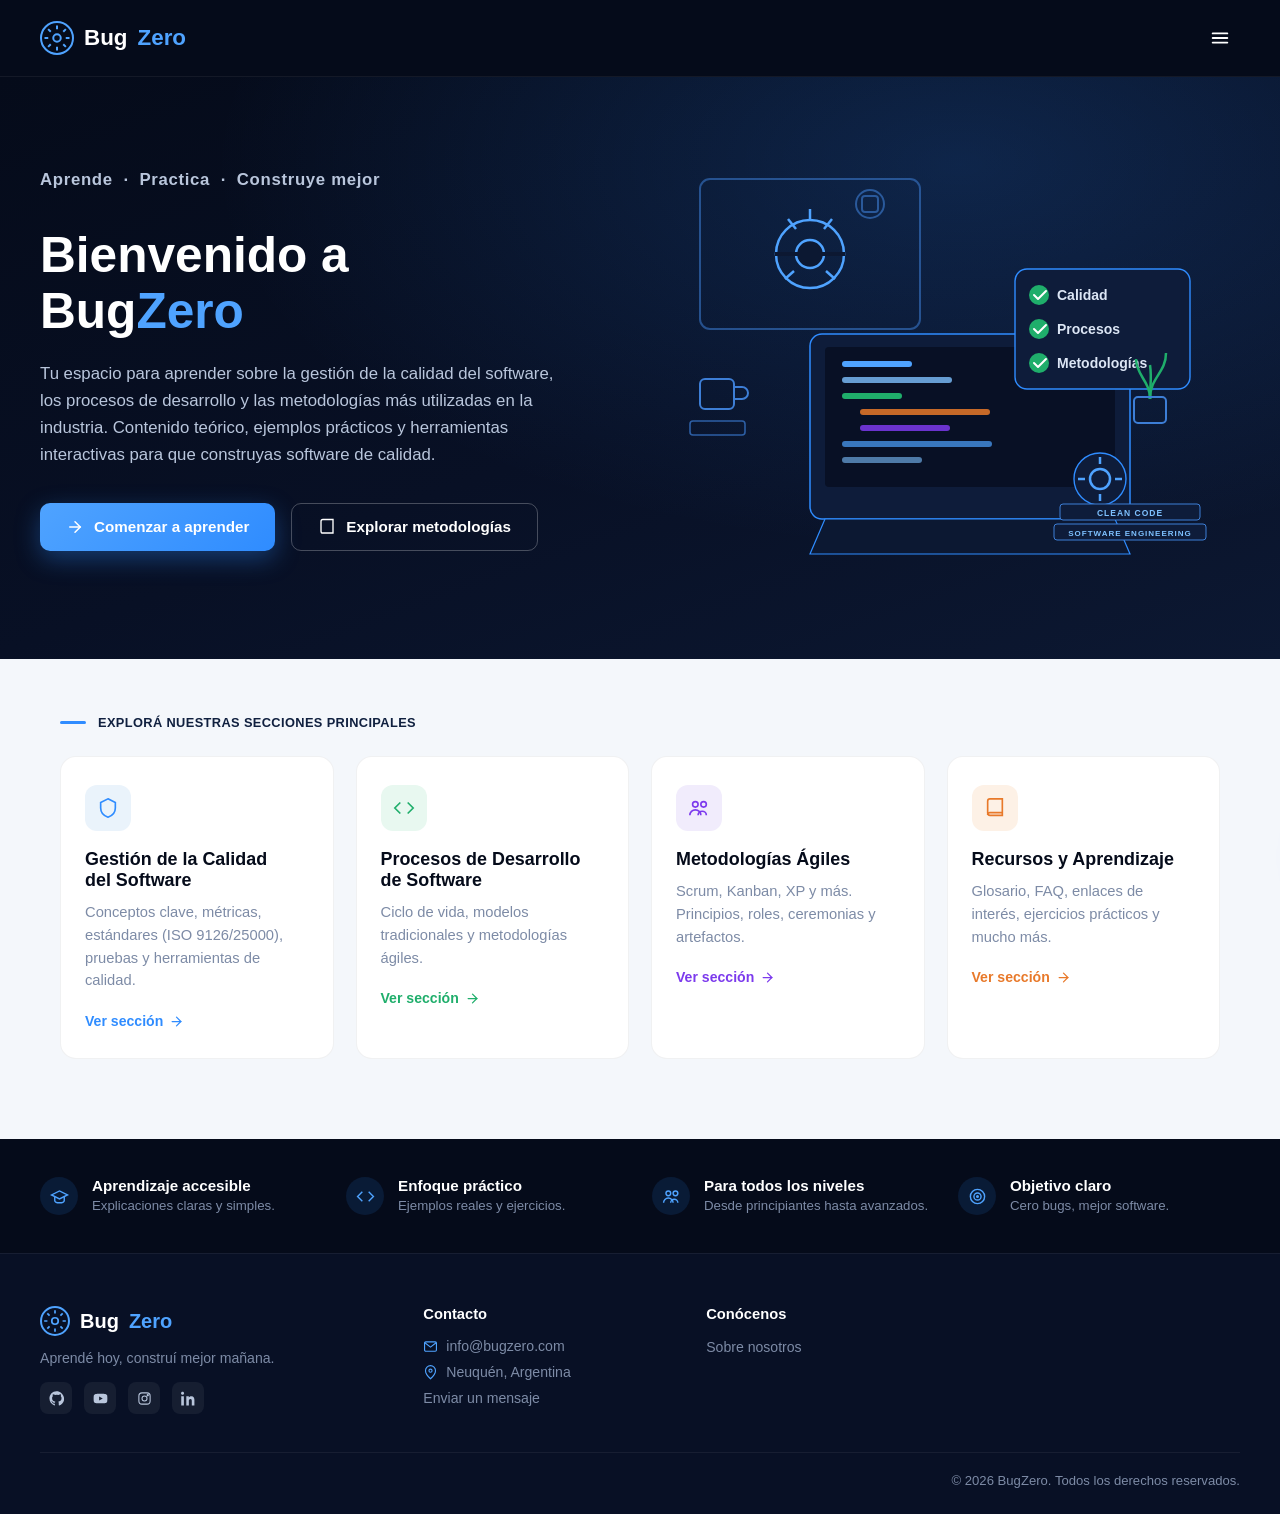
==== index.html @ fba90e71 "agregue un contacto.index" ====
<!DOCTYPE html>
<html lang="es">
<head>
<meta charset="UTF-8">
<meta name="viewport" content="width=device-width, initial-scale=1.0">
<title>BugZero — Aprende, practica, construye mejor</title>
<link rel="stylesheet" href="style.css">
</head>
<body>

<!-- NAVBAR -->
<header class="navbar">
  <a href="#inicio" class="brand">
    <span class="brand-icon">
      <svg viewBox="0 0 24 24" fill="none" stroke="currentColor" stroke-width="1.6"><circle cx="12" cy="12" r="3"/><path d="M12 2v3M12 19v3M2 12h3M19 12h3M4.9 4.9l2.1 2.1M17 17l2.1 2.1M19.1 4.9L17 7M7 17l-2.1 2.1"/></svg>
    </span>
    Bug<span class="zero">Zero</span>
  </a>
  <button class="menu-toggle" id="menuToggle" aria-label="Abrir menú">
    <svg viewBox="0 0 24 24" fill="none" stroke="currentColor" stroke-width="2" stroke-linecap="round"><line x1="4" y1="7" x2="20" y2="7"/><line x1="4" y1="12" x2="20" y2="12"/><line x1="4" y1="17" x2="20" y2="17"/></svg>
  </button>
</header>

<!-- SIDE MENU -->
<div class="overlay" id="overlay"></div>
<aside class="side-menu" id="sideMenu">
  <div class="side-menu-header">
    <a href="#inicio" class="brand" style="font-size:1.2rem;">
      <span class="brand-icon" style="width:30px;height:30px;">
        <svg viewBox="0 0 24 24" fill="none" stroke="currentColor" stroke-width="1.6"><circle cx="12" cy="12" r="3"/><path d="M12 2v3M12 19v3M2 12h3M19 12h3M4.9 4.9l2.1 2.1M17 17l2.1 2.1M19.1 4.9L17 7M7 17l-2.1 2.1"/></svg>
      </span>
      Bug<span class="zero">Zero</span>
    </a>
    <button class="side-menu-close" id="menuClose" aria-label="Cerrar menú">
      <svg viewBox="0 0 24 24" fill="none" stroke="currentColor" stroke-width="2" stroke-linecap="round"><line x1="18" y1="6" x2="6" y2="18"/><line x1="6" y1="6" x2="18" y2="18"/></svg>
    </button>
  </div>
  <nav>
    <a href="#inicio" class="side-link active">
      <span class="left"><svg viewBox="0 0 24 24" fill="none" stroke="currentColor" stroke-width="1.8"><path d="M3 11l9-8 9 8"/><path d="M5 10v10h14V10"/></svg>Inicio</span>
    </a>
    <a href="#calidad" class="side-link">
      <span class="left"><svg viewBox="0 0 24 24" fill="none" stroke="currentColor" stroke-width="1.8"><path d="M12 2l8 4v6c0 5-3.5 8.5-8 10-4.5-1.5-8-5-8-10V6l8-4z"/></svg>Calidad</span>
      <svg viewBox="0 0 24 24" fill="none" stroke="currentColor" stroke-width="2"><polyline points="9 6 15 12 9 18"/></svg>
    </a>
    <a href="#desarrollo" class="side-link">
      <span class="left"><svg viewBox="0 0 24 24" fill="none" stroke="currentColor" stroke-width="1.8"><polyline points="8 6 2 12 8 18"/><polyline points="16 6 22 12 16 18"/></svg>Desarrollo</span>
      <svg viewBox="0 0 24 24" fill="none" stroke="currentColor" stroke-width="2"><polyline points="9 6 15 12 9 18"/></svg>
    </a>
    <a href="#metodologias" class="side-link">
      <span class="left"><svg viewBox="0 0 24 24" fill="none" stroke="currentColor" stroke-width="1.8"><circle cx="8" cy="8" r="3"/><circle cx="17" cy="8" r="3"/><path d="M2 20c0-3.3 2.7-6 6-6s6 2.7 6 6M11 20c0-2.5 2-4.5 4.5-4.5s4.5 2 4.5 4.5"/></svg>Metodologías</span>
      <svg viewBox="0 0 24 24" fill="none" stroke="currentColor" stroke-width="2"><polyline points="9 6 15 12 9 18"/></svg>
    </a>
    <a href="#recursos" class="side-link">
      <span class="left"><svg viewBox="0 0 24 24" fill="none" stroke="currentColor" stroke-width="1.8"><path d="M4 4.5A2.5 2.5 0 0 1 6.5 2H20v18H6.5A2.5 2.5 0 0 1 4 17.5v-13z"/><path d="M20 17H6.5A2.5 2.5 0 0 0, 4 19.5"/></svg>Recursos</span>
    </a>
    <a href="nosotros.html" class="side-link">
      <span class="left"><svg viewBox="0 0 24 24" fill="none" stroke="currentColor" stroke-width="1.8"><circle cx="9" cy="8" r="3.2"/><path d="M2.5 20c0-3.5 2.9-6.3 6.5-6.3S15.5 16.5 15.5 20"/><circle cx="17.5" cy="9" r="2.6"/><path d="M14.7 13.8c2.6.3 4.7 2.6 4.8 5.5"/></svg>Nosotros</span>
      <svg viewBox="0 0 24 24" fill="none" stroke="currentColor" stroke-width="2"><polyline points="9 6 15 12 9 18"/></svg>
    </a>
    <a href="contacto.html" class="side-link">
      <span class="left"><svg viewBox="0 0 24 24" fill="none" stroke="currentColor" stroke-width="1.8"><rect x="2.5" y="4.5" width="19" height="15" rx="2"/><path d="M3 6l9 7 9-7"/></svg>Contacto</span>
      <svg viewBox="0 0 24 24" fill="none" stroke="currentColor" stroke-width="2"><polyline points="9 6 15 12 9 18"/></svg>
    </a>
  </nav>
  <div class="side-divider"></div>
  <a class="side-cta" href="#metodologias">
    <svg viewBox="0 0 24 24" fill="none" stroke="currentColor" stroke-width="1.8" width="18" height="18"><circle cx="8" cy="8" r="3"/><circle cx="17" cy="8" r="3"/><path d="M2 20c0-3.3 2.7-6 6-6s6 2.7 6 6M11 20c0-2.5 2-4.5 4.5-4.5s4.5 2 4.5 4.5"/></svg>
    Comparar metodologías
  </a>
</aside>

<!-- HERO -->
<section class="hero" id="inicio">
  <div class="hero-inner">
    <div>
      <p class="eyebrow">Aprende &nbsp;·&nbsp; Practica &nbsp;·&nbsp; Construye mejor</p>
      <h1>Bienvenido a<br>Bug<span class="zero">Zero</span></h1>
      <p>Tu espacio para aprender sobre la gestión de la calidad del software, los procesos de desarrollo y las metodologías más utilizadas en la industria. Contenido teórico, ejemplos prácticos y herramientas interactivas para que construyas software de calidad.</p>
      <div class="hero-actions">
        <a href="#recursos" class="btn btn-primary">
          <svg viewBox="0 0 24 24" width="18" height="18" fill="none" stroke="currentColor" stroke-width="2" stroke-linecap="round"><line x1="5" y1="12" x2="19" y2="12"/><polyline points="12 5 19 12 12 19"/></svg>
          Comenzar a aprender
        </a>
        <a href="#metodologias" class="btn btn-outline">
          <svg viewBox="0 0 24 24" width="18" height="18" fill="none" stroke="currentColor" stroke-width="1.8"><path d="M4 4.5A2.5 2.5 0 0 1 6.5 2H20v18H6.5A2.5 2.5 0 0 1 4 17.5v-13z"/></svg>
          Explorar metodologías
        </a>
      </div>
    </div>
    <div class="hero-art">
      <svg viewBox="0 0 560 420" xmlns="http://www.w3.org/2000/svg">
        <!-- monitor with bug -->
        <rect x="30" y="30" width="220" height="150" rx="10" fill="none" stroke="#3d7ed6" stroke-width="2" opacity=".55"/>
        <circle cx="140" cy="105" r="34" fill="none" stroke="#4fa3ff" stroke-width="2.5"/>
        <line x1="140" y1="60" x2="140" y2="72" stroke="#4fa3ff" stroke-width="2.5"/>
        <line x1="118" y1="70" x2="126" y2="80" stroke="#4fa3ff" stroke-width="2.5"/>
        <line x1="162" y1="70" x2="154" y2="80" stroke="#4fa3ff" stroke-width="2.5"/>
        <line x1="106" y1="105" x2="118" y2="105" stroke="#4fa3ff" stroke-width="2.5"/>
        <line x1="162" y1="105" x2="174" y2="105" stroke="#4fa3ff" stroke-width="2.5"/>
        <line x1="115" y1="130" x2="124" y2="122" stroke="#4fa3ff" stroke-width="2.5"/>
        <line x1="165" y1="130" x2="156" y2="122" stroke="#4fa3ff" stroke-width="2.5"/>
        <circle cx="140" cy="105" r="14" fill="#0c1832" stroke="#4fa3ff" stroke-width="2.5"/>
        <line x1="105" y1="105" x2="175" y2="105" stroke="#0c1832" stroke-width="4"/>
        <circle cx="200" cy="55" r="14" fill="none" stroke="#3d7ed6" stroke-width="2" opacity=".6"/>
        <rect x="192" y="47" width="16" height="16" rx="3" fill="none" stroke="#3d7ed6" stroke-width="2" opacity=".6"/>

        <!-- laptop -->
        <g>
          <rect x="140" y="185" width="320" height="185" rx="12" fill="#0e1c3a" stroke="#2f8cff" stroke-width="1.5"/>
          <rect x="155" y="198" width="290" height="140" rx="4" fill="#081025"/>
          <!-- code lines -->
          <rect x="172" y="212" width="70" height="6" rx="3" fill="#4fa3ff"/>
          <rect x="172" y="228" width="110" height="6" rx="3" fill="#7ec1ff" opacity=".8"/>
          <rect x="172" y="244" width="60" height="6" rx="3" fill="#1fae6b"/>
          <rect x="190" y="260" width="130" height="6" rx="3" fill="#e8792a" opacity=".85"/>
          <rect x="190" y="276" width="90" height="6" rx="3" fill="#7c3aed" opacity=".85"/>
          <rect x="172" y="292" width="150" height="6" rx="3" fill="#4fa3ff" opacity=".7"/>
          <rect x="172" y="308" width="80" height="6" rx="3" fill="#7ec1ff" opacity=".6"/>
          <path d="M155 370 L140 405 L460 405 L445 370 Z" fill="#0c1832" stroke="#2f8cff" stroke-width="1.2"/>
        </g>

        <!-- checklist card -->
        <g transform="translate(345,120)">
          <rect x="0" y="0" width="175" height="120" rx="12" fill="#0e1c3a" stroke="#2f8cff" stroke-width="1.4"/>
          <circle cx="24" cy="26" r="10" fill="#1fae6b"/>
          <path d="M19 26l4 4 8-8" stroke="#fff" stroke-width="2" fill="none" stroke-linecap="round" stroke-linejoin="round"/>
          <text x="42" y="31" fill="#dce6f5" font-family="Inter, sans-serif" font-size="14" font-weight="600">Calidad</text>
          <circle cx="24" cy="60" r="10" fill="#1fae6b"/>
          <path d="M19 60l4 4 8-8" stroke="#fff" stroke-width="2" fill="none" stroke-linecap="round" stroke-linejoin="round"/>
          <text x="42" y="65" fill="#dce6f5" font-family="Inter, sans-serif" font-size="14" font-weight="600">Procesos</text>
          <circle cx="24" cy="94" r="10" fill="#1fae6b"/>
          <path d="M19 94l4 4 8-8" stroke="#fff" stroke-width="2" fill="none" stroke-linecap="round" stroke-linejoin="round"/>
          <text x="42" y="99" fill="#dce6f5" font-family="Inter, sans-serif" font-size="14" font-weight="600">Metodologías</text>
        </g>

        <!-- gear -->
        <g transform="translate(400,300)">
          <circle cx="30" cy="30" r="26" fill="#0e1c3a" stroke="#2f8cff" stroke-width="1.4"/>
          <circle cx="30" cy="30" r="10" fill="none" stroke="#4fa3ff" stroke-width="2.5"/>
          <g stroke="#4fa3ff" stroke-width="2.5">
            <line x1="30" y1="8" x2="30" y2="15"/>
            <line x1="30" y1="45" x2="30" y2="52"/>
            <line x1="8" y1="30" x2="15" y2="30"/>
            <line x1="45" y1="30" x2="52" y2="30"/>
          </g>
        </g>

        <!-- books stack -->
        <g transform="translate(390,355)">
          <rect x="0" y="0" width="140" height="16" rx="3" fill="#0e1c3a" stroke="#3d7ed6" stroke-width="1"/>
          <text x="70" y="12" text-anchor="middle" fill="#7ec1ff" font-family="Inter, sans-serif" font-size="8.5" letter-spacing="1" font-weight="700">CLEAN CODE</text>
          <rect x="-6" y="20" width="152" height="16" rx="3" fill="#0e1c3a" stroke="#3d7ed6" stroke-width="1"/>
          <text x="70" y="32" text-anchor="middle" fill="#7ec1ff" font-family="Inter, sans-serif" font-size="8" letter-spacing="1" font-weight="700">SOFTWARE ENGINEERING</text>
        </g>

        <!-- coffee mug -->
        <g transform="translate(30,230)">
          <rect x="0" y="0" width="34" height="30" rx="5" fill="none" stroke="#3d7ed6" stroke-width="2"/>
          <path d="M34 8h8a6 6 0 0 1 0 12h-8" fill="none" stroke="#3d7ed6" stroke-width="2"/>
        </g>
        <rect x="20" y="272" width="55" height="14" rx="3" fill="none" stroke="#3d7ed6" stroke-width="1.6" opacity=".7"/>

        <!-- plant -->
        <g transform="translate(470,190)">
          <path d="M10 60c0-18 -14-24-14-40" fill="none" stroke="#1fae6b" stroke-width="2.5"/>
          <path d="M10 60c0-22 16-26 16-46" fill="none" stroke="#1fae6b" stroke-width="2.5"/>
          <path d="M10 60c0-14 2-20 0-34" fill="none" stroke="#1fae6b" stroke-width="2.5"/>
          <rect x="-6" y="58" width="32" height="26" rx="4" fill="none" stroke="#3d7ed6" stroke-width="2"/>
        </g>
      </svg>
    </div>
  </div>
</section>

<!-- SECTION LABEL -->
<div class="section-label">
  <span class="bar"></span>
  <span>EXPLORÁ NUESTRAS SECCIONES PRINCIPALES</span>
</div>

<!-- CARDS -->
<section class="cards-grid">
  <article class="card quality" id="calidad">
    <div class="card-icon">
      <svg viewBox="0 0 24 24" fill="none" stroke="currentColor" stroke-width="1.8"><path d="M12 2l8 4v6c0 5-3.5 8.5-8 10-4.5-1.5-8-5-8-10V6l8-4z"/></svg>
    </div>
    <h3>Gestión de la Calidad<br>del Software</h3>
    <p>Conceptos clave, métricas, estándares (ISO 9126/25000), pruebas y herramientas de calidad.</p>
    <a href="#calidad" class="card-link">Ver sección
      <svg viewBox="0 0 24 24" fill="none" stroke="currentColor" stroke-width="2" stroke-linecap="round"><line x1="5" y1="12" x2="19" y2="12"/><polyline points="12 5 19 12 12 19"/></svg>
    </a>
  </article>

  <article class="card dev" id="desarrollo">
    <div class="card-icon">
      <svg viewBox="0 0 24 24" fill="none" stroke="currentColor" stroke-width="1.8"><polyline points="8 6 2 12 8 18"/><polyline points="16 6 22 12 16 18"/></svg>
    </div>
    <h3>Procesos de Desarrollo<br>de Software</h3>
    <p>Ciclo de vida, modelos tradicionales y metodologías ágiles.</p>
    <a href="#desarrollo" class="card-link">Ver sección
      <svg viewBox="0 0 24 24" fill="none" stroke="currentColor" stroke-width="2" stroke-linecap="round"><line x1="5" y1="12" x2="19" y2="12"/><polyline points="12 5 19 12 12 19"/></svg>
    </a>
  </article>

  <article class="card method" id="metodologias">
    <div class="card-icon">
      <svg viewBox="0 0 24 24" fill="none" stroke="currentColor" stroke-width="1.8"><circle cx="8" cy="8" r="3"/><circle cx="17" cy="8" r="3"/><path d="M2 20c0-3.3 2.7-6 6-6s6 2.7 6 6M11 20c0-2.5 2-4.5 4.5-4.5s4.5 2 4.5 4.5"/></svg>
    </div>
    <h3>Metodologías Ágiles</h3>
    <p>Scrum, Kanban, XP y más. Principios, roles, ceremonias y artefactos.</p>
    <a href="#metodologias" class="card-link">Ver sección
      <svg viewBox="0 0 24 24" fill="none" stroke="currentColor" stroke-width="2" stroke-linecap="round"><line x1="5" y1="12" x2="19" y2="12"/><polyline points="12 5 19 12 12 19"/></svg>
    </a>
  </article>

  <article class="card res" id="recursos">
    <div class="card-icon">
      <svg viewBox="0 0 24 24" fill="none" stroke="currentColor" stroke-width="1.8"><path d="M4 4.5A2.5 2.5 0 0 1 6.5 2H20v18H6.5A2.5 2.5 0 0 1 4 17.5v-13z"/><path d="M20 17H6.5A2.5 2.5 0 0 0 4 19.5"/></svg>
    </div>
    <h3>Recursos y Aprendizaje</h3>
    <p>Glosario, FAQ, enlaces de interés, ejercicios prácticos y mucho más.</p>
    <a href="#recursos" class="card-link">Ver sección
      <svg viewBox="0 0 24 24" fill="none" stroke="currentColor" stroke-width="2" stroke-linecap="round"><line x1="5" y1="12" x2="19" y2="12"/><polyline points="12 5 19 12 12 19"/></svg>
    </a>
  </article>
</section>

<!-- FEATURES BAR -->
<section class="features">
  <div class="features-inner">
    <div class="feature">
      <span class="icon"><svg viewBox="0 0 24 24" fill="none" stroke="currentColor" stroke-width="1.8"><path d="M22 10L12 5 2 10l10 5 10-5z"/><path d="M6 12v5c0 1.5 2.5 3 6 3s6-1.5 6-3v-5"/></svg></span>
      <div><h4>Aprendizaje accesible</h4><p>Explicaciones claras y simples.</p></div>
    </div>
    <div class="feature">
      <span class="icon"><svg viewBox="0 0 24 24" fill="none" stroke="currentColor" stroke-width="1.8"><polyline points="8 6 2 12 8 18"/><polyline points="16 6 22 12 16 18"/></svg></span>
      <div><h4>Enfoque práctico</h4><p>Ejemplos reales y ejercicios.</p></div>
    </div>
    <div class="feature">
      <span class="icon"><svg viewBox="0 0 24 24" fill="none" stroke="currentColor" stroke-width="1.8"><circle cx="8" cy="8" r="3"/><circle cx="17" cy="8" r="3"/><path d="M2 20c0-3.3 2.7-6 6-6s6 2.7 6 6M11 20c0-2.5 2-4.5 4.5-4.5s4.5 2 4.5 4.5"/></svg></span>
      <div><h4>Para todos los niveles</h4><p>Desde principiantes hasta avanzados.</p></div>
    </div>
    <div class="feature">
      <span class="icon"><svg viewBox="0 0 24 24" fill="none" stroke="currentColor" stroke-width="1.8"><circle cx="12" cy="12" r="9"/><circle cx="12" cy="12" r="4.5"/><circle cx="12" cy="12" r="1"/></svg></span>
      <div><h4>Objetivo claro</h4><p>Cero bugs, mejor software.</p></div>
    </div>
  </div>
</section>

<!-- FOOTER -->
<footer id="nosotros">
  <div class="footer-inner">
    <div class="footer-brand" id="contacto">
      <a href="#inicio" class="brand" style="font-size:1.25rem;">
        <span class="brand-icon" style="width:30px;height:30px;">
          <svg viewBox="0 0 24 24" fill="none" stroke="currentColor" stroke-width="1.6"><circle cx="12" cy="12" r="3"/><path d="M12 2v3M12 19v3M2 12h3M19 12h3M4.9 4.9l2.1 2.1M17 17l2.1 2.1M19.1 4.9L17 7M7 17l-2.1 2.1"/></svg>
        </span>
        Bug<span class="zero">Zero</span>
      </a>
      <p>Aprendé hoy, construí mejor mañana.</p>
      <div class="social">
        <a href="#" aria-label="GitHub"><svg viewBox="0 0 24 24" fill="currentColor"><path d="M12 .5C5.7.5.7 5.6.7 12c0 5.1 3.3 9.4 7.9 11 .6.1.8-.3.8-.6v-2.1c-3.2.7-3.9-1.5-3.9-1.5-.5-1.3-1.3-1.7-1.3-1.7-1-.7.1-.7.1-.7 1.2.1 1.8 1.2 1.8 1.2 1 1.8 2.8 1.3 3.4 1 .1-.8.4-1.3.7-1.6-2.6-.3-5.3-1.3-5.3-5.7 0-1.3.4-2.3 1.2-3.1-.1-.3-.5-1.5.1-3.1 0 0 1-.3 3.3 1.2a11.4 11.4 0 0 1 6 0c2.3-1.5 3.3-1.2 3.3-1.2.6 1.6.2 2.8.1 3.1.7.8 1.2 1.8 1.2 3.1 0 4.4-2.7 5.4-5.3 5.7.4.4.8 1.1.8 2.2v3.3c0 .3.2.7.8.6 4.6-1.6 7.9-5.9 7.9-11C23.3 5.6 18.3.5 12 .5z"/></svg></a>
        <a href="#" aria-label="YouTube"><svg viewBox="0 0 24 24" fill="currentColor"><path d="M23 12s0-3.5-.4-5.1c-.3-.9-1-1.6-1.9-1.9C19 4.5 12 4.5 12 4.5s-7 0-8.7.5c-.9.3-1.6 1-1.9 1.9C1 8.5 1 12 1 12s0 3.5.4 5.1c.3.9 1 1.6 1.9 1.9 1.7.5 8.7.5 8.7.5s7 0 8.7-.5c.9-.3 1.6-1 1.9-1.9.4-1.6.4-5.1.4-5.1zM9.8 15.3V8.7l5.8 3.3-5.8 3.3z"/></svg></a>
        <a href="#" aria-label="Instagram"><svg viewBox="0 0 24 24" fill="none" stroke="currentColor" stroke-width="1.7"><rect x="3" y="3" width="18" height="18" rx="5"/><circle cx="12" cy="12" r="4"/><circle cx="17.2" cy="6.8" r="1"/></svg></a>
        <a href="#" aria-label="LinkedIn"><svg viewBox="0 0 24 24" fill="currentColor"><path d="M4.98 3.5C4.98 4.9 3.9 6 2.5 6S0 4.9 0 3.5 1.1 1 2.5 1s2.48 1.1 2.48 2.5zM.4 8.3H4.6V23H.4V8.3zM8.5 8.3h4v2h.06c.56-1 1.9-2.1 3.9-2.1 4.2 0 5 2.8 5 6.3V23h-4.2v-6.6c0-1.6 0-3.6-2.2-3.6-2.2 0-2.5 1.7-2.5 3.5V23H8.5V8.3z"/></svg></a>
      </div>
    </div>
    <div class="footer-col">
      <h5>Contacto</h5>
      <ul class="footer-contact">
        <li><svg viewBox="0 0 24 24" fill="none" stroke="currentColor" stroke-width="1.8"><rect x="2.5" y="4.5" width="19" height="15" rx="2"/><path d="M3 6l9 7 9-7"/></svg> info@bugzero.com</li>
        <li><svg viewBox="0 0 24 24" fill="none" stroke="currentColor" stroke-width="1.8"><path d="M12 22s-8-7.2-8-13a8 8 0 0 1 16 0c0 5.8-8 13-8 13z"/><circle cx="12" cy="9" r="2.5"/></svg> Neuquén, Argentina</li>
        <li><a href="contacto.html">Enviar un mensaje</a></li>
      </ul>
    </div>
    <div class="footer-col">
      <h5>Conócenos</h5>
      <ul>
        <li><a href="nosotros.html">Sobre nosotros</a></li>
      </ul>
    </div>
  </div>
  <div class="footer-bottom">© 2026 BugZero. Todos los derechos reservados.</div>
</footer>

<script src="script.js"></script>
---- style.css ----
:root{
    --navy-950:#050b1a;
    --navy-900:#081025;
    --navy-800:#0c1832;
    --navy-700:#10203f;
    --blue-500:#2f8cff;
    --blue-400:#4fa3ff;
    --blue-300:#7ec1ff;
    --ink-100:#eef3fb;
    --ink-300:#b9c6dc;
    --ink-500:#7d8ba6;
    --card-quality-bg:#eaf3fb;
    --card-quality-icon:#2f8cff;
    --card-dev-bg:#e8f8f0;
    --card-dev-icon:#1fae6b;
    --card-method-bg:#f1ecfc;
    --card-method-icon:#7c3aed;
    --card-res-bg:#fdf1e6;
    --card-res-icon:#e8792a;
    --radius-lg:16px;
    --radius-md:10px;
    --font-body:"Inter", -apple-system, BlinkMacSystemFont, "Segoe UI", sans-serif;
  }

  *{box-sizing:border-box;}
  html{scroll-behavior:smooth;}
  body{
    margin:0;
    font-family:var(--font-body);
    background:#f4f7fb;
    color:var(--navy-900);
    -webkit-font-smoothing:antialiased;
  }
  a{text-decoration:none;color:inherit;}
  button{font-family:inherit;cursor:pointer;}
  ul{list-style:none;margin:0;padding:0;}

  /* ---------- NAVBAR ---------- */
  .navbar{
    position:sticky;top:0;z-index:40;
    display:flex;align-items:center;justify-content:space-between;
    padding:18px 40px;
    background:var(--navy-950);
    border-bottom:1px solid rgba(255,255,255,.06);
  }
  .brand{display:flex;align-items:center;gap:10px;font-size:1.4rem;font-weight:700;color:#fff;}
  .brand .zero{color:var(--blue-400);}
  .brand-icon{
    width:34px;height:34px;border-radius:50%;
    border:2px solid var(--blue-400);
    display:flex;align-items:center;justify-content:center;
    color:var(--blue-400);
    flex-shrink:0;
  }
  .menu-toggle{
    background:none;border:none;color:#fff;
    width:40px;height:40px;border-radius:8px;
    display:flex;align-items:center;justify-content:center;
    transition:background .15s ease;
  }
  .menu-toggle:hover{background:rgba(255,255,255,.08);}
  .menu-toggle svg{width:22px;height:22px;}

  /* ---------- HERO ---------- */
  .hero{
    position:relative;
    background:
      radial-gradient(ellipse at 75% 15%, rgba(47,140,255,.18), transparent 55%),
      linear-gradient(160deg, var(--navy-950) 0%, var(--navy-900) 55%, var(--navy-800) 100%);
    padding:72px 40px 90px;
    overflow:hidden;
  }
  .hero-inner{
    max-width:1240px;margin:0 auto;
    display:grid;grid-template-columns:1fr 1fr;gap:40px;align-items:center;
  }
  .eyebrow{
    color:var(--blue-400);
    font-size:.8rem;
    font-weight:600;
    letter-spacing:.04em;
    margin-bottom:18px;
  }
  .hero h1{
    font-size:3.1rem;
    line-height:1.12;
    font-weight:800;
    color:#fff;
    margin:0 0 22px;
  }
  .hero h1 .zero{color:var(--blue-400);}
  .hero p{
    color:var(--ink-300);
    font-size:1.05rem;
    line-height:1.6;
    max-width:520px;
    margin:0 0 34px;
  }
  .hero-actions{display:flex;gap:16px;flex-wrap:wrap;}
  .btn{
    display:inline-flex;align-items:center;gap:10px;
    padding:14px 26px;border-radius:10px;
    font-weight:600;font-size:.95rem;
    border:none;transition:transform .15s ease, box-shadow .15s ease, background .15s ease;
  }
  .btn:active{transform:translateY(1px);}
  .btn-primary{
    background:linear-gradient(135deg, var(--blue-400), var(--blue-500));
    color:#fff;
    box-shadow:0 8px 24px rgba(47,140,255,.35);
  }
  .btn-primary:hover{box-shadow:0 10px 30px rgba(47,140,255,.5);}
  .btn-outline{
    background:transparent;
    color:#fff;
    border:1px solid rgba(255,255,255,.25);
  }
  .btn-outline:hover{background:rgba(255,255,255,.06);border-color:rgba(255,255,255,.4);}

  /* ---------- ILLUSTRATION ---------- */
  .hero-art{position:relative;display:flex;justify-content:center;align-items:center;min-height:380px;}
  .hero-art svg{width:100%;max-width:560px;height:auto;overflow:visible;}

  /* ---------- SIDE MENU ---------- */
  .side-menu{
    position:fixed;top:0;right:0;height:100%;width:320px;
    background:var(--navy-950);
    border-left:1px solid rgba(255,255,255,.08);
    z-index:100;
    transform:translateX(100%);
    transition:transform .35s cubic-bezier(.4,0,.2,1);
    display:flex;flex-direction:column;
    padding:20px 20px 28px;
  }
  .side-menu.open{transform:translateX(0);}
  .side-menu-header{
    display:flex;align-items:center;justify-content:space-between;
    padding:6px 6px 22px;
    border-bottom:1px solid rgba(255,255,255,.08);
    margin-bottom:12px;
  }
  .side-menu-close{
    background:none;border:none;color:#fff;
    width:34px;height:34px;border-radius:8px;
    display:flex;align-items:center;justify-content:center;
  }
  .side-menu-close:hover{background:rgba(255,255,255,.08);}
  .side-menu nav{display:flex;flex-direction:column;gap:4px;}
  .side-link{
    display:flex;align-items:center;justify-content:space-between;gap:12px;
    padding:13px 14px;border-radius:10px;
    color:var(--ink-100);font-weight:600;font-size:.98rem;
    transition:background .15s ease;
  }
  .side-link .left{display:flex;align-items:center;gap:12px;}
  .side-link svg{width:19px;height:19px;flex-shrink:0;color:var(--blue-400);}
  .side-link:hover{background:rgba(255,255,255,.06);}
  .side-link.active{background:var(--blue-500);color:#fff;}
  .side-link.active svg{color:#fff;}
  .side-divider{height:1px;background:rgba(255,255,255,.08);margin:16px 6px;}
  .side-cta{
    margin-top:auto;
    display:flex;align-items:center;justify-content:center;gap:10px;
    background:linear-gradient(135deg, var(--blue-400), var(--blue-500));
    color:#fff;font-weight:700;font-size:.95rem;
    padding:14px;border-radius:10px;border:none;
    box-shadow:0 8px 22px rgba(47,140,255,.35);
  }
  .overlay{
    position:fixed;inset:0;background:rgba(3,7,18,.5);
    z-index:90;opacity:0;pointer-events:none;transition:opacity .3s ease;
  }
  .overlay.show{opacity:1;pointer-events:auto;}

  /* ---------- SECTIONS ---------- */
  .section-label{
    max-width:1240px;margin:0 auto;padding:0 40px;
    display:flex;align-items:center;gap:12px;
    margin-top:56px;margin-bottom:26px;
  }
  .section-label .bar{width:26px;height:3px;background:var(--blue-500);border-radius:2px;}
  .section-label span{
    font-size:.8rem;font-weight:700;letter-spacing:.03em;color:var(--navy-700);
  }

  .cards-grid{
    max-width:1240px;margin:0 auto;padding:0 40px 20px;
    display:grid;grid-template-columns:repeat(4,1fr);gap:22px;
  }
  .card{
    border-radius:var(--radius-lg);
    padding:28px 24px;
    background:#fff;
    border:1px solid rgba(10,20,40,.06);
    transition:transform .18s ease, box-shadow .18s ease;
  }
  .card:hover{transform:translateY(-4px);box-shadow:0 16px 32px rgba(10,20,40,.08);}
  .card-icon{
    width:46px;height:46px;border-radius:12px;
    display:flex;align-items:center;justify-content:center;
    margin-bottom:18px;
  }
  .card-icon svg{width:22px;height:22px;}
  .card h3{margin:0 0 10px;font-size:1.12rem;font-weight:700;color:var(--navy-950);}
  .card p{margin:0 0 20px;color:var(--ink-500);font-size:.92rem;line-height:1.55;}
  .card-link{
    display:inline-flex;align-items:center;gap:6px;
    font-weight:700;font-size:.88rem;
  }
  .card-link svg{width:15px;height:15px;transition:transform .15s ease;}
  .card:hover .card-link svg{transform:translateX(3px);}

  .card.quality .card-icon{background:var(--card-quality-bg);color:var(--card-quality-icon);}
  .card.quality .card-link{color:var(--card-quality-icon);}
  .card.dev .card-icon{background:var(--card-dev-bg);color:var(--card-dev-icon);}
  .card.dev .card-link{color:var(--card-dev-icon);}
  .card.method .card-icon{background:var(--card-method-bg);color:var(--card-method-icon);}
  .card.method .card-link{color:var(--card-method-icon);}
  .card.res .card-icon{background:var(--card-res-bg);color:var(--card-res-icon);}
  .card.res .card-link{color:var(--card-res-icon);}

  /* ---------- FEATURES BAR ---------- */
  .features{
    background:var(--navy-950);
    margin-top:60px;
    padding:38px 40px;
  }
  .features-inner{
    max-width:1240px;margin:0 auto;
    display:grid;grid-template-columns:repeat(4,1fr);gap:24px;
  }
  .feature{display:flex;align-items:flex-start;gap:14px;}
  .feature .icon{
    width:38px;height:38px;border-radius:50%;
    background:rgba(47,140,255,.12);
    display:flex;align-items:center;justify-content:center;flex-shrink:0;
    color:var(--blue-400);
  }
  .feature .icon svg{width:19px;height:19px;}
  .feature h4{margin:0 0 4px;color:#fff;font-size:.95rem;font-weight:700;}
  .feature p{margin:0;color:var(--ink-500);font-size:.83rem;}

  /* ---------- FOOTER ---------- */
  footer{
    background:var(--navy-900);
    padding:52px 40px 26px;
    border-top:1px solid rgba(255,255,255,.06);
  }
  .footer-inner{
    max-width:1240px;margin:0 auto;
    display:grid;grid-template-columns:1.4fr 1fr 1fr 1fr;gap:32px;
  }
  .footer-brand p{color:var(--ink-500);font-size:.88rem;margin:14px 0 0;max-width:240px;}
  .footer-col h5{color:#fff;font-size:.92rem;font-weight:700;margin:0 0 16px;}
  .footer-col ul li{margin-bottom:10px;}
  .footer-col a{color:var(--ink-500);font-size:.88rem;transition:color .15s ease;}
  .footer-col a:hover{color:var(--blue-400);}
  .footer-contact li{display:flex;align-items:center;gap:8px;color:var(--ink-500);font-size:.88rem;margin-bottom:12px;}
  .footer-contact svg{width:15px;height:15px;color:var(--blue-400);flex-shrink:0;}
  .social{display:flex;gap:12px;margin-top:16px;}
  .social a{
    width:32px;height:32px;border-radius:8px;
    background:rgba(255,255,255,.06);
    display:flex;align-items:center;justify-content:center;color:var(--ink-300);
    transition:background .15s ease, color .15s ease;
  }
  .social a:hover{background:var(--blue-500);color:#fff;}
  .social svg{width:15px;height:15px;}
  .footer-bottom{
    max-width:1240px;margin:36px auto 0;padding-top:20px;
    border-top:1px solid rgba(255,255,255,.06);
    color:var(--ink-500);font-size:.82rem;text-align:right;
  }

  /* ---------- RESPONSIVE ---------- */
  @media (max-width:980px){
    .hero-inner{grid-template-columns:1fr;text-align:left;}
    .hero-art{order:-1;min-height:260px;}
    .cards-grid{grid-template-columns:repeat(2,1fr);}
    .features-inner{grid-template-columns:repeat(2,1fr);}
    .footer-inner{grid-template-columns:repeat(2,1fr);}
  }
  @media (max-width:560px){
    .navbar{padding:16px 20px;}
    .hero{padding:44px 20px 60px;}
    .hero h1{font-size:2.2rem;}
    .cards-grid{grid-template-columns:1fr;padding:0 20px 20px;}
    .section-label{padding:0 20px;}
    .features{padding:32px 20px;}
    .features-inner{grid-template-columns:1fr;}
    footer{padding:44px 20px 24px;}
    .footer-inner{grid-template-columns:1fr;gap:28px;}
    .footer-bottom{text-align:left;}
    .side-menu{width:88%;}
  }

  :focus-visible{outline:2px solid var(--blue-400);outline-offset:2px;}
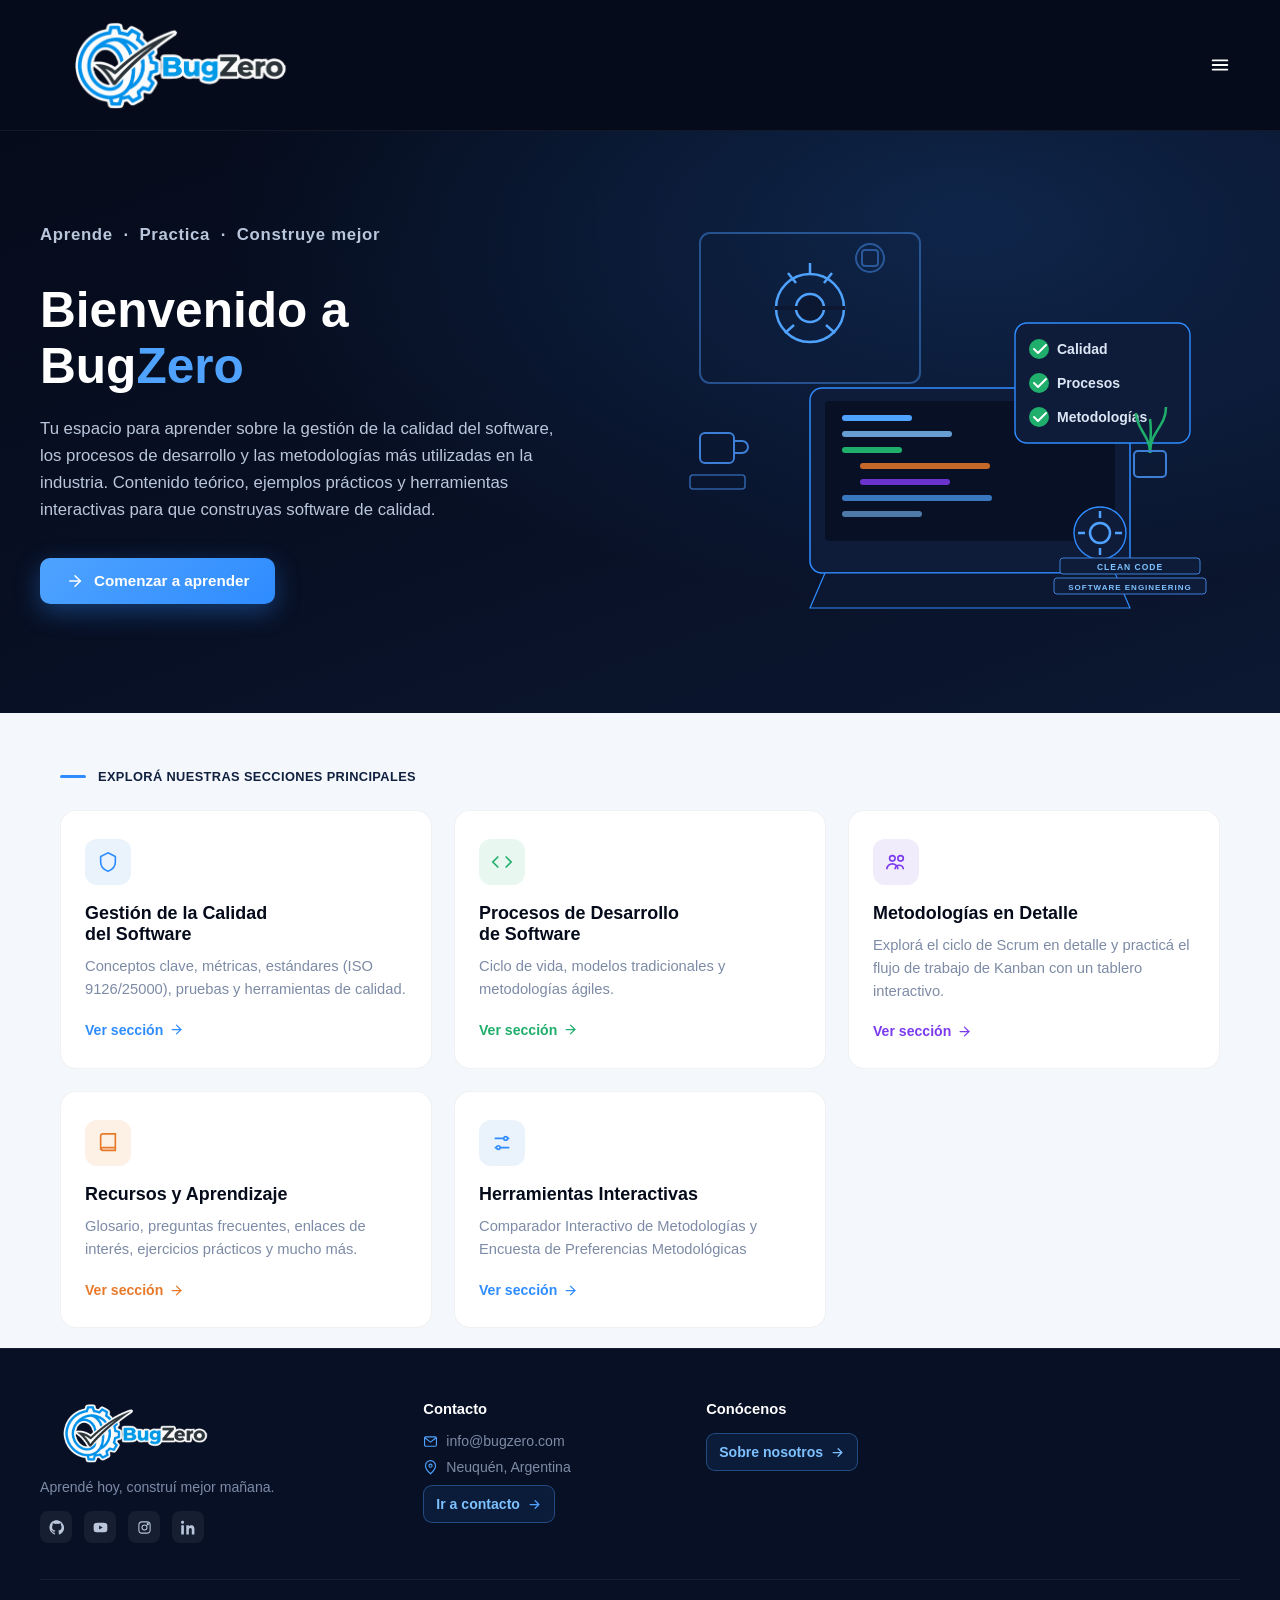
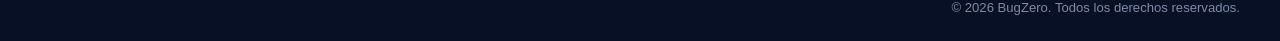
==== commit 6c7554d6: "Corrección de ubicación de archivos" ====
--- a/index.html
+++ b/index.html
@@ -6,69 +6,96 @@
 <meta name="viewport" content="width=device-width, initial-scale=1.0">
 <title>BugZero — Aprende, practica, construye mejor</title>
 <link rel="stylesheet" href="style.css">
+<link rel="stylesheet" href="menu.css">
 </head>
 <body>
 
 <!-- NAVBAR -->
 <header class="navbar">
-  <a href="#inicio" class="brand">
-    <span class="brand-icon">
-      <svg viewBox="0 0 24 24" fill="none" stroke="currentColor" stroke-width="1.6"><circle cx="12" cy="12" r="3"/><path d="M12 2v3M12 19v3M2 12h3M19 12h3M4.9 4.9l2.1 2.1M17 17l2.1 2.1M19.1 4.9L17 7M7 17l-2.1 2.1"/></svg>
-    </span>
-    Bug<span class="zero">Zero</span>
+  <a href="#inicio" class="brand" aria-label="BugZero, ir al inicio">
+    <img class="brand-logo" src="img/Logotipo%20BugZero%20con%20borde%20blanco%20%282%29.png" alt="Logo de BugZero">
   </a>
-  <button class="menu-toggle" id="menuToggle" aria-label="Abrir menú">
+  <button class="menu-toggle" id="menuToggle" type="button" aria-label="Abrir menú" aria-expanded="false" aria-controls="sideMenu">
     <svg viewBox="0 0 24 24" fill="none" stroke="currentColor" stroke-width="2" stroke-linecap="round"><line x1="4" y1="7" x2="20" y2="7"/><line x1="4" y1="12" x2="20" y2="12"/><line x1="4" y1="17" x2="20" y2="17"/></svg>
   </button>
 </header>
 
 <!-- SIDE MENU -->
-<div class="overlay" id="overlay"></div>
-<aside class="side-menu" id="sideMenu">
+<div class="overlay" id="overlay" aria-hidden="true"></div>
+<aside class="side-menu" id="sideMenu" aria-label="Menú principal" aria-hidden="true">
   <div class="side-menu-header">
     <a href="#inicio" class="brand" style="font-size:1.2rem;">
-      <span class="brand-icon" style="width:30px;height:30px;">
-        <svg viewBox="0 0 24 24" fill="none" stroke="currentColor" stroke-width="1.6"><circle cx="12" cy="12" r="3"/><path d="M12 2v3M12 19v3M2 12h3M19 12h3M4.9 4.9l2.1 2.1M17 17l2.1 2.1M19.1 4.9L17 7M7 17l-2.1 2.1"/></svg>
-      </span>
-      Bug<span class="zero">Zero</span>
-    </a>
-    <button class="side-menu-close" id="menuClose" aria-label="Cerrar menú">
+      <img class="brand-logo" src="img/Logotipo%20BugZero%20con%20borde%20blanco%20%282%29.png" alt="Logo de BugZero">
+    </a>
+    <button class="side-menu-close" id="menuClose" type="button" aria-label="Cerrar menú">
       <svg viewBox="0 0 24 24" fill="none" stroke="currentColor" stroke-width="2" stroke-linecap="round"><line x1="18" y1="6" x2="6" y2="18"/><line x1="6" y1="6" x2="18" y2="18"/></svg>
     </button>
   </div>
-  <nav>
+  <nav aria-label="Secciones del sitio">
     <a href="#inicio" class="side-link active">
       <span class="left"><svg viewBox="0 0 24 24" fill="none" stroke="currentColor" stroke-width="1.8"><path d="M3 11l9-8 9 8"/><path d="M5 10v10h14V10"/></svg>Inicio</span>
     </a>
-    <a href="#calidad" class="side-link">
-      <span class="left"><svg viewBox="0 0 24 24" fill="none" stroke="currentColor" stroke-width="1.8"><path d="M12 2l8 4v6c0 5-3.5 8.5-8 10-4.5-1.5-8-5-8-10V6l8-4z"/></svg>Calidad</span>
-      <svg viewBox="0 0 24 24" fill="none" stroke="currentColor" stroke-width="2"><polyline points="9 6 15 12 9 18"/></svg>
-    </a>
-    <a href="#desarrollo" class="side-link">
-      <span class="left"><svg viewBox="0 0 24 24" fill="none" stroke="currentColor" stroke-width="1.8"><polyline points="8 6 2 12 8 18"/><polyline points="16 6 22 12 16 18"/></svg>Desarrollo</span>
-      <svg viewBox="0 0 24 24" fill="none" stroke="currentColor" stroke-width="2"><polyline points="9 6 15 12 9 18"/></svg>
-    </a>
-    <a href="#metodologias" class="side-link">
-      <span class="left"><svg viewBox="0 0 24 24" fill="none" stroke="currentColor" stroke-width="1.8"><circle cx="8" cy="8" r="3"/><circle cx="17" cy="8" r="3"/><path d="M2 20c0-3.3 2.7-6 6-6s6 2.7 6 6M11 20c0-2.5 2-4.5 4.5-4.5s4.5 2 4.5 4.5"/></svg>Metodologías</span>
-      <svg viewBox="0 0 24 24" fill="none" stroke="currentColor" stroke-width="2"><polyline points="9 6 15 12 9 18"/></svg>
-    </a>
-    <a href="#recursos" class="side-link">
-      <span class="left"><svg viewBox="0 0 24 24" fill="none" stroke="currentColor" stroke-width="1.8"><path d="M4 4.5A2.5 2.5 0 0 1 6.5 2H20v18H6.5A2.5 2.5 0 0 1 4 17.5v-13z"/><path d="M20 17H6.5A2.5 2.5 0 0 0, 4 19.5"/></svg>Recursos</span>
-    </a>
+    <div class="side-nav-group" id="qualityNav">
+      <button class="side-link submenu-trigger" id="qualityToggle" type="button" aria-expanded="false" aria-controls="qualitySubmenu">
+        <span class="left"><svg viewBox="0 0 24 24" fill="none" stroke="currentColor" stroke-width="1.8"><path d="M12 2l8 4v6c0 5-3.5 8.5-8 10-4.5-1.5-8-5-8-10V6l8-4z"/></svg>Calidad</span>
+        <svg viewBox="0 0 24 24" fill="none" stroke="currentColor" stroke-width="2"><polyline points="9 6 15 12 9 18"/></svg>
+      </button>
+      <div class="side-submenu" id="qualitySubmenu" hidden>
+        <a class="side-sub-link" href="calidad.html#fundamentos">Fundamentos de Calidad</a>
+        <a class="side-sub-link" href="calidad.html#pruebas">Técnicas de Aseguramiento de la Calidad</a>
+        <a class="side-sub-link" href="calidad.html#herramientas-calidad">Herramientas de Calidad</a>
+      </div>
+    </div>
+    <div class="side-nav-group" id="developmentNav">
+      <button class="side-link submenu-trigger" id="developmentToggle" type="button" aria-expanded="false" aria-controls="developmentSubmenu">
+        <span class="left"><svg viewBox="0 0 24 24" fill="none" stroke="currentColor" stroke-width="1.8"><polyline points="8 6 2 12 8 18"/><polyline points="16 6 22 12 16 18"/></svg>Desarrollo</span>
+          <svg viewBox="0 0 24 24" fill="none" stroke="currentColor" stroke-width="2"><polyline points="9 6 15 12 9 18"/></svg>
+      </button>
+      <div class="side-submenu" id="developmentSubmenu" hidden>
+        <a class="side-sub-link" href="metodologia.html#ciclo-vida">Ciclo de vida</a>
+        <a class="side-sub-link" href="metodologia.html#tradicionales">Metodologías tradicionales</a>
+        <a class="side-sub-link" href="metodologia.html#agiles">Metodologías ágiles</a>
+      </div>
+    </div>
+    <div class="side-nav-group">
+      <button class="side-link submenu-trigger" id="methodsToggle" type="button" aria-expanded="false" aria-controls="methodsSubmenu">
+        <span class="left"><svg viewBox="0 0 24 24" fill="none" stroke="currentColor" stroke-width="1.8"><circle cx="8" cy="8" r="3"/><circle cx="17" cy="8" r="3"/><path d="M2 20c0-3.3 2.7-6 6-6s6 2.7 6 6M11 20c0-2.5 2-4.5 4.5-4.5s4.5 2 4.5 4.5"/></svg>Metodologías en Detalle</span>
+        <svg viewBox="0 0 24 24" fill="none" stroke="currentColor" stroke-width="2"><polyline points="9 6 15 12 9 18"/></svg>
+      </button>
+      <div class="side-submenu" id="methodsSubmenu" hidden>
+        <a class="side-sub-link" href="scrumKanban.html#scrum">Scrum en detalle</a>
+        <a class="side-sub-link" href="scrumKanban.html#kanban">Kanban en detalle</a>
+      </div>
+    </div>
+    <div class="side-nav-group">
+  <button class="side-link submenu-trigger" id="resourceToggle" type="button" aria-expanded="false" aria-controls="resourceSubmenu">
+    <span class="left"><svg viewBox="0 0 24 24" fill="none" stroke="currentColor" stroke-width="1.8" aria-hidden="true"><path d="M4 4.5A2.5 2.5 0 0 1 6.5 2H20v18H6.5A2.5 2.5 0 0 1 4 17.5v-13z"/><path d="M20 17H6.5A2.5 2.5 0 0 0 4 19.5"/></svg>Recursos y ejercicios</span>
+    <svg viewBox="0 0 24 24" fill="none" stroke="currentColor" stroke-width="2" aria-hidden="true"><polyline points="9 6 15 12 9 18"/></svg>
+  </button>
+  <div class="side-submenu" id="resourceSubmenu" hidden>
+    <a class="side-sub-link" href="recursos.html#glosario">Glosario</a>
+    <a class="side-sub-link" href="recursos.html#preguntas-frecuentes">Preguntas frecuentes</a>
+    <a class="side-sub-link" href="recursos.html#enlaces-de-interes">Enlaces de interés</a>
+    <a class="side-sub-link" href="recursos.html#ejercicio">Ejercicio práctico</a>
+  </div>
+</div>
+    <div class="side-nav-group">
+      <button class="side-link submenu-trigger" id="interactiveToggle" type="button" aria-expanded="false" aria-controls="interactiveSubmenu">
+        <span class="left"><svg viewBox="0 0 24 24" fill="none" stroke="currentColor" stroke-width="1.8"><path d="M4 7h10M18 7h2M4 17h2M10 17h10"/><circle cx="16" cy="7" r="2"/><circle cx="8" cy="17" r="2"/></svg>Herramientas Interactivas</span>
+        <svg viewBox="0 0 24 24" fill="none" stroke="currentColor" stroke-width="2"><polyline points="9 6 15 12 9 18"/></svg>
+      </button>
+      <div class="side-submenu" id="interactiveSubmenu" hidden>
+        <a class="side-sub-link" href="comparadorMetodologia.html#comparador">Comparador de Metodologías</a>
+        <a class="side-sub-link" href="comparadorMetodologia.html#encuesta">Encuesta de Preferencias Metodológicas</a>
+      </div>
+    </div>
     <a href="nosotros.html" class="side-link">
       <span class="left"><svg viewBox="0 0 24 24" fill="none" stroke="currentColor" stroke-width="1.8"><circle cx="9" cy="8" r="3.2"/><path d="M2.5 20c0-3.5 2.9-6.3 6.5-6.3S15.5 16.5 15.5 20"/><circle cx="17.5" cy="9" r="2.6"/><path d="M14.7 13.8c2.6.3 4.7 2.6 4.8 5.5"/></svg>Nosotros</span>
-      <svg viewBox="0 0 24 24" fill="none" stroke="currentColor" stroke-width="2"><polyline points="9 6 15 12 9 18"/></svg>
     </a>
     <a href="contacto.html" class="side-link">
       <span class="left"><svg viewBox="0 0 24 24" fill="none" stroke="currentColor" stroke-width="1.8"><rect x="2.5" y="4.5" width="19" height="15" rx="2"/><path d="M3 6l9 7 9-7"/></svg>Contacto</span>
-      <svg viewBox="0 0 24 24" fill="none" stroke="currentColor" stroke-width="2"><polyline points="9 6 15 12 9 18"/></svg>
     </a>
   </nav>
-  <div class="side-divider"></div>
-  <a class="side-cta" href="#metodologias">
-    <svg viewBox="0 0 24 24" fill="none" stroke="currentColor" stroke-width="1.8" width="18" height="18"><circle cx="8" cy="8" r="3"/><circle cx="17" cy="8" r="3"/><path d="M2 20c0-3.3 2.7-6 6-6s6 2.7 6 6M11 20c0-2.5 2-4.5 4.5-4.5s4.5 2 4.5 4.5"/></svg>
-    Comparar metodologías
-  </a>
 </aside>
 
 <!-- HERO -->
@@ -79,13 +106,9 @@
       <h1>Bienvenido a<br>Bug<span class="zero">Zero</span></h1>
       <p>Tu espacio para aprender sobre la gestión de la calidad del software, los procesos de desarrollo y las metodologías más utilizadas en la industria. Contenido teórico, ejemplos prácticos y herramientas interactivas para que construyas software de calidad.</p>
       <div class="hero-actions">
-        <a href="#recursos" class="btn btn-primary">
+        <a href="#secciones" class="btn btn-primary">
           <svg viewBox="0 0 24 24" width="18" height="18" fill="none" stroke="currentColor" stroke-width="2" stroke-linecap="round"><line x1="5" y1="12" x2="19" y2="12"/><polyline points="12 5 19 12 12 19"/></svg>
           Comenzar a aprender
-        </a>
-        <a href="#metodologias" class="btn btn-outline">
-          <svg viewBox="0 0 24 24" width="18" height="18" fill="none" stroke="currentColor" stroke-width="1.8"><path d="M4 4.5A2.5 2.5 0 0 1 6.5 2H20v18H6.5A2.5 2.5 0 0 1 4 17.5v-13z"/></svg>
-          Explorar metodologías
         </a>
       </div>
     </div>
@@ -175,7 +198,7 @@
 </section>
 
 <!-- SECTION LABEL -->
-<div class="section-label">
+<div class="section-label" id="secciones">
   <span class="bar"></span>
   <span>EXPLORÁ NUESTRAS SECCIONES PRINCIPALES</span>
 </div>
@@ -188,7 +211,7 @@
     </div>
     <h3>Gestión de la Calidad<br>del Software</h3>
     <p>Conceptos clave, métricas, estándares (ISO 9126/25000), pruebas y herramientas de calidad.</p>
-    <a href="#calidad" class="card-link">Ver sección
+    <a href="calidad.html" class="card-link">Ver sección
       <svg viewBox="0 0 24 24" fill="none" stroke="currentColor" stroke-width="2" stroke-linecap="round"><line x1="5" y1="12" x2="19" y2="12"/><polyline points="12 5 19 12 12 19"/></svg>
     </a>
   </article>
@@ -199,7 +222,7 @@
     </div>
     <h3>Procesos de Desarrollo<br>de Software</h3>
     <p>Ciclo de vida, modelos tradicionales y metodologías ágiles.</p>
-    <a href="#desarrollo" class="card-link">Ver sección
+    <a href="metodologia.html#ciclo-vida" class="card-link">Ver sección
       <svg viewBox="0 0 24 24" fill="none" stroke="currentColor" stroke-width="2" stroke-linecap="round"><line x1="5" y1="12" x2="19" y2="12"/><polyline points="12 5 19 12 12 19"/></svg>
     </a>
   </article>
@@ -208,9 +231,9 @@
     <div class="card-icon">
       <svg viewBox="0 0 24 24" fill="none" stroke="currentColor" stroke-width="1.8"><circle cx="8" cy="8" r="3"/><circle cx="17" cy="8" r="3"/><path d="M2 20c0-3.3 2.7-6 6-6s6 2.7 6 6M11 20c0-2.5 2-4.5 4.5-4.5s4.5 2 4.5 4.5"/></svg>
     </div>
-    <h3>Metodologías Ágiles</h3>
-    <p>Scrum, Kanban, XP y más. Principios, roles, ceremonias y artefactos.</p>
-    <a href="#metodologias" class="card-link">Ver sección
+    <h3>Metodologías en Detalle</h3>
+    <p>Explorá el ciclo de Scrum en detalle y practicá el flujo de trabajo de Kanban con un tablero interactivo.</p>
+    <a href="scrumKanban.html#scrum" class="card-link">Ver sección
       <svg viewBox="0 0 24 24" fill="none" stroke="currentColor" stroke-width="2" stroke-linecap="round"><line x1="5" y1="12" x2="19" y2="12"/><polyline points="12 5 19 12 12 19"/></svg>
     </a>
   </article>
@@ -220,44 +243,30 @@
       <svg viewBox="0 0 24 24" fill="none" stroke="currentColor" stroke-width="1.8"><path d="M4 4.5A2.5 2.5 0 0 1 6.5 2H20v18H6.5A2.5 2.5 0 0 1 4 17.5v-13z"/><path d="M20 17H6.5A2.5 2.5 0 0 0 4 19.5"/></svg>
     </div>
     <h3>Recursos y Aprendizaje</h3>
-    <p>Glosario, FAQ, enlaces de interés, ejercicios prácticos y mucho más.</p>
-    <a href="#recursos" class="card-link">Ver sección
-      <svg viewBox="0 0 24 24" fill="none" stroke="currentColor" stroke-width="2" stroke-linecap="round"><line x1="5" y1="12" x2="19" y2="12"/><polyline points="12 5 19 12 12 19"/></svg>
-    </a>
-  </article>
-</section>
-
-<!-- FEATURES BAR -->
-<section class="features">
-  <div class="features-inner">
-    <div class="feature">
-      <span class="icon"><svg viewBox="0 0 24 24" fill="none" stroke="currentColor" stroke-width="1.8"><path d="M22 10L12 5 2 10l10 5 10-5z"/><path d="M6 12v5c0 1.5 2.5 3 6 3s6-1.5 6-3v-5"/></svg></span>
-      <div><h4>Aprendizaje accesible</h4><p>Explicaciones claras y simples.</p></div>
-    </div>
-    <div class="feature">
-      <span class="icon"><svg viewBox="0 0 24 24" fill="none" stroke="currentColor" stroke-width="1.8"><polyline points="8 6 2 12 8 18"/><polyline points="16 6 22 12 16 18"/></svg></span>
-      <div><h4>Enfoque práctico</h4><p>Ejemplos reales y ejercicios.</p></div>
-    </div>
-    <div class="feature">
-      <span class="icon"><svg viewBox="0 0 24 24" fill="none" stroke="currentColor" stroke-width="1.8"><circle cx="8" cy="8" r="3"/><circle cx="17" cy="8" r="3"/><path d="M2 20c0-3.3 2.7-6 6-6s6 2.7 6 6M11 20c0-2.5 2-4.5 4.5-4.5s4.5 2 4.5 4.5"/></svg></span>
-      <div><h4>Para todos los niveles</h4><p>Desde principiantes hasta avanzados.</p></div>
-    </div>
-    <div class="feature">
-      <span class="icon"><svg viewBox="0 0 24 24" fill="none" stroke="currentColor" stroke-width="1.8"><circle cx="12" cy="12" r="9"/><circle cx="12" cy="12" r="4.5"/><circle cx="12" cy="12" r="1"/></svg></span>
-      <div><h4>Objetivo claro</h4><p>Cero bugs, mejor software.</p></div>
-    </div>
-  </div>
+    <p>Glosario, preguntas frecuentes, enlaces de interés, ejercicios prácticos y mucho más.</p>
+    <a href="recursos.html" class="card-link">Ver sección
+      <svg viewBox="0 0 24 24" fill="none" stroke="currentColor" stroke-width="2" stroke-linecap="round"><line x1="5" y1="12" x2="19" y2="12"/><polyline points="12 5 19 12 12 19"/></svg>
+    </a>
+  </article>
+
+  <article class="card tools" id="herramientas">
+    <div class="card-icon">
+      <svg viewBox="0 0 24 24" fill="none" stroke="currentColor" stroke-width="1.8"><path d="M4 7h10M18 7h2M4 17h2M10 17h10"/><circle cx="16" cy="7" r="2"/><circle cx="8" cy="17" r="2"/></svg>
+    </div>
+    <h3>Herramientas Interactivas</h3>
+    <p>Comparador Interactivo de Metodologías y Encuesta de Preferencias Metodológicas</p>
+    <a href="comparadorMetodologia.html" class="card-link">Ver sección
+      <svg viewBox="0 0 24 24" fill="none" stroke="currentColor" stroke-width="2" stroke-linecap="round"><line x1="5" y1="12" x2="19" y2="12"/><polyline points="12 5 19 12 12 19"/></svg>
+    </a>
+  </article>
 </section>
 
 <!-- FOOTER -->
 <footer id="nosotros">
   <div class="footer-inner">
-    <div class="footer-brand" id="contacto">
+    <div class="footer-brand">
       <a href="#inicio" class="brand" style="font-size:1.25rem;">
-        <span class="brand-icon" style="width:30px;height:30px;">
-          <svg viewBox="0 0 24 24" fill="none" stroke="currentColor" stroke-width="1.6"><circle cx="12" cy="12" r="3"/><path d="M12 2v3M12 19v3M2 12h3M19 12h3M4.9 4.9l2.1 2.1M17 17l2.1 2.1M19.1 4.9L17 7M7 17l-2.1 2.1"/></svg>
-        </span>
-        Bug<span class="zero">Zero</span>
+        <img class="brand-logo" src="img/Logotipo%20BugZero%20con%20borde%20blanco%20%282%29.png" alt="Logo de BugZero">
       </a>
       <p>Aprendé hoy, construí mejor mañana.</p>
       <div class="social">
@@ -272,17 +281,17 @@
       <ul class="footer-contact">
         <li><svg viewBox="0 0 24 24" fill="none" stroke="currentColor" stroke-width="1.8"><rect x="2.5" y="4.5" width="19" height="15" rx="2"/><path d="M3 6l9 7 9-7"/></svg> info@bugzero.com</li>
         <li><svg viewBox="0 0 24 24" fill="none" stroke="currentColor" stroke-width="1.8"><path d="M12 22s-8-7.2-8-13a8 8 0 0 1 16 0c0 5.8-8 13-8 13z"/><circle cx="12" cy="9" r="2.5"/></svg> Neuquén, Argentina</li>
-        <li><a href="contacto.html">Enviar un mensaje</a></li>
+        <li><a class="footer-action-link" href="contacto.html">Ir a contacto<svg viewBox="0 0 24 24" fill="none" stroke="currentColor" stroke-width="2" stroke-linecap="round" aria-hidden="true"><path d="M5 12h14M13 6l6 6-6 6"/></svg></a></li>
       </ul>
     </div>
     <div class="footer-col">
       <h5>Conócenos</h5>
       <ul>
-        <li><a href="nosotros.html">Sobre nosotros</a></li>
+        <li><a class="footer-action-link" href="nosotros.html">Sobre nosotros<svg viewBox="0 0 24 24" fill="none" stroke="currentColor" stroke-width="2" stroke-linecap="round" aria-hidden="true"><path d="M5 12h14M13 6l6 6-6 6"/></svg></a></li>
       </ul>
     </div>
   </div>
   <div class="footer-bottom">© 2026 BugZero. Todos los derechos reservados.</div>
 </footer>
 
-<script src="script.js"></script>
+<script src="script.js"></script>
--- a/style.css
+++ b/style.css
@@ -43,15 +43,16 @@
     background:var(--navy-950);
     border-bottom:1px solid rgba(255,255,255,.06);
   }
-  .brand{display:flex;align-items:center;gap:10px;font-size:1.4rem;font-weight:700;color:#fff;}
-  .brand .zero{color:var(--blue-400);}
-  .brand-icon{
-    width:34px;height:34px;border-radius:50%;
-    border:2px solid var(--blue-400);
-    display:flex;align-items:center;justify-content:center;
-    color:var(--blue-400);
-    flex-shrink:0;
-  }
+  .brand{display:flex;align-items:center;color:#fff;}
+  .brand-logo{
+    display:block;
+    width:280px;
+    height:94px;
+    flex:0 0 auto;
+    object-fit:contain;
+    object-position:center;
+  }
+  .side-menu .brand-logo{width:190px;height:64px;}
   .menu-toggle{
     background:none;border:none;color:#fff;
     width:40px;height:40px;border-radius:8px;
@@ -146,6 +147,7 @@
   }
   .side-menu-close:hover{background:rgba(255,255,255,.08);}
   .side-menu nav{display:flex;flex-direction:column;gap:4px;}
+  .side-nav-group{display:flex;flex-direction:column;}
   .side-link{
     display:flex;align-items:center;justify-content:space-between;gap:12px;
     padding:13px 14px;border-radius:10px;
@@ -157,15 +159,19 @@
   .side-link:hover{background:rgba(255,255,255,.06);}
   .side-link.active{background:var(--blue-500);color:#fff;}
   .side-link.active svg{color:#fff;}
-  .side-divider{height:1px;background:rgba(255,255,255,.08);margin:16px 6px;}
-  .side-cta{
-    margin-top:auto;
-    display:flex;align-items:center;justify-content:center;gap:10px;
-    background:linear-gradient(135deg, var(--blue-400), var(--blue-500));
-    color:#fff;font-weight:700;font-size:.95rem;
-    padding:14px;border-radius:10px;border:none;
-    box-shadow:0 8px 22px rgba(47,140,255,.35);
-  }
+  .side-link.submenu-trigger{
+    width:100%;border:0;background:transparent;font:inherit;text-align:left;cursor:pointer;
+  }
+  .side-link.submenu-trigger > svg:last-child{transition:transform .2s ease;}
+  .side-link.submenu-trigger[aria-expanded="true"] > svg:last-child{transform:rotate(90deg);}
+  .side-submenu{display:flex;flex-direction:column;gap:4px;padding:4px 0 8px 28px;}
+  .side-submenu[hidden]{display:none;}
+  .side-sub-link{
+    display:block;padding:9px 12px;border-left:1px solid rgba(79,163,255,.35);
+    border-radius:0 8px 8px 0;color:var(--ink-300);font-size:.92rem;
+    transition:background .15s ease,color .15s ease;
+  }
+  .side-sub-link:hover,.side-sub-link:focus-visible{background:rgba(255,255,255,.06);color:#fff;}
   .overlay{
     position:fixed;inset:0;background:rgba(3,7,18,.5);
     z-index:90;opacity:0;pointer-events:none;transition:opacity .3s ease;
@@ -185,7 +191,7 @@
 
   .cards-grid{
     max-width:1240px;margin:0 auto;padding:0 40px 20px;
-    display:grid;grid-template-columns:repeat(4,1fr);gap:22px;
+    display:grid;grid-template-columns:repeat(3,1fr);gap:22px;
   }
   .card{
     border-radius:var(--radius-lg);
@@ -218,27 +224,8 @@
   .card.method .card-link{color:var(--card-method-icon);}
   .card.res .card-icon{background:var(--card-res-bg);color:var(--card-res-icon);}
   .card.res .card-link{color:var(--card-res-icon);}
-
-  /* ---------- FEATURES BAR ---------- */
-  .features{
-    background:var(--navy-950);
-    margin-top:60px;
-    padding:38px 40px;
-  }
-  .features-inner{
-    max-width:1240px;margin:0 auto;
-    display:grid;grid-template-columns:repeat(4,1fr);gap:24px;
-  }
-  .feature{display:flex;align-items:flex-start;gap:14px;}
-  .feature .icon{
-    width:38px;height:38px;border-radius:50%;
-    background:rgba(47,140,255,.12);
-    display:flex;align-items:center;justify-content:center;flex-shrink:0;
-    color:var(--blue-400);
-  }
-  .feature .icon svg{width:19px;height:19px;}
-  .feature h4{margin:0 0 4px;color:#fff;font-size:.95rem;font-weight:700;}
-  .feature p{margin:0;color:var(--ink-500);font-size:.83rem;}
+  .card.tools .card-icon{background:var(--card-quality-bg);color:var(--card-quality-icon);}
+  .card.tools .card-link{color:var(--card-quality-icon);}
 
   /* ---------- FOOTER ---------- */
   footer{
@@ -251,10 +238,29 @@
     display:grid;grid-template-columns:1.4fr 1fr 1fr 1fr;gap:32px;
   }
   .footer-brand p{color:var(--ink-500);font-size:.88rem;margin:14px 0 0;max-width:240px;}
+  .footer-brand .brand-logo{width:190px;height:64px;}
   .footer-col h5{color:#fff;font-size:.92rem;font-weight:700;margin:0 0 16px;}
   .footer-col ul li{margin-bottom:10px;}
   .footer-col a{color:var(--ink-500);font-size:.88rem;transition:color .15s ease;}
   .footer-col a:hover{color:var(--blue-400);}
+  .footer-col .footer-action-link{
+    display:inline-flex;align-items:center;gap:7px;
+    padding:10px 12px;
+    border:1px solid rgba(79,163,255,.35);
+    border-radius:9px;
+    background:rgba(47,140,255,.1);
+    color:var(--blue-300);font-weight:700;
+    transition:background .15s ease,border-color .15s ease,color .15s ease,transform .15s ease;
+  }
+  .footer-col .footer-action-link:hover{
+    color:#fff;background:var(--blue-500);border-color:var(--blue-400);
+    transform:translateY(-2px);
+  }
+  .footer-col .footer-action-link svg{
+    width:15px;height:15px;
+    transition:transform .15s ease;
+  }
+  .footer-col .footer-action-link:hover svg{transform:translateX(3px);}
   .footer-contact li{display:flex;align-items:center;gap:8px;color:var(--ink-500);font-size:.88rem;margin-bottom:12px;}
   .footer-contact svg{width:15px;height:15px;color:var(--blue-400);flex-shrink:0;}
   .social{display:flex;gap:12px;margin-top:16px;}
@@ -277,17 +283,17 @@
     .hero-inner{grid-template-columns:1fr;text-align:left;}
     .hero-art{order:-1;min-height:260px;}
     .cards-grid{grid-template-columns:repeat(2,1fr);}
-    .features-inner{grid-template-columns:repeat(2,1fr);}
     .footer-inner{grid-template-columns:repeat(2,1fr);}
   }
+  @media (max-width:768px){
+    .navbar{padding:16px 20px;}
+    .brand-logo{width:230px;height:78px;}
+  }
   @media (max-width:560px){
-    .navbar{padding:16px 20px;}
     .hero{padding:44px 20px 60px;}
     .hero h1{font-size:2.2rem;}
     .cards-grid{grid-template-columns:1fr;padding:0 20px 20px;}
     .section-label{padding:0 20px;}
-    .features{padding:32px 20px;}
-    .features-inner{grid-template-columns:1fr;}
     footer{padding:44px 20px 24px;}
     .footer-inner{grid-template-columns:1fr;gap:28px;}
     .footer-bottom{text-align:left;}
--- a/menu.css
+++ b/menu.css
@@ -0,0 +1,275 @@
+.navbar {
+  position: sticky;
+  top: 0;
+  z-index: 40;
+  display: flex;
+  align-items: center;
+  justify-content: space-between;
+  padding: 18px 40px;
+  background: #050b1a;
+  border-bottom: 1px solid rgba(255, 255, 255, .06);
+}
+
+.brand {
+  display: flex;
+  align-items: center;
+  color: #fff;
+  text-decoration: none;
+}
+
+.brand-logo {
+  display: block;
+  width: 280px;
+  height: 94px;
+  flex: 0 0 auto;
+  object-fit: contain;
+  object-position: center;
+}
+
+.menu-toggle,
+.side-menu-close {
+  display: flex;
+  align-items: center;
+  justify-content: center;
+  color: #fff;
+  background: none;
+  border: 0;
+  border-radius: 8px;
+  cursor: pointer;
+  font-family: inherit;
+}
+
+.menu-toggle {
+  width: 40px;
+  height: 40px;
+}
+
+.menu-toggle:hover,
+.side-menu-close:hover {
+  background: rgba(255, 255, 255, .08);
+}
+
+.menu-toggle svg {
+  width: 22px;
+  height: 22px;
+}
+
+.overlay {
+  position: fixed;
+  inset: 0;
+  z-index: 90;
+  background: rgba(3, 7, 18, .5);
+  opacity: 0;
+  pointer-events: none;
+  transition: opacity .3s ease;
+}
+
+.overlay.show {
+  opacity: 1;
+  pointer-events: auto;
+}
+
+.side-menu {
+  position: fixed;
+  top: 0;
+  right: 0;
+  z-index: 100;
+  display: flex;
+  flex-direction: column;
+  box-sizing: border-box;
+  width: min(320px, 88vw);
+  height: 100vh;
+  height: 100dvh;
+  max-height: 100vh;
+  max-height: 100dvh;
+  padding: 20px 20px 28px;
+  overflow: hidden;
+  background: #050b1a;
+  border-left: 1px solid rgba(255, 255, 255, .08);
+  transform: translateX(100%);
+  transition: transform .35s cubic-bezier(.4, 0, .2, 1);
+}
+
+.side-menu.open {
+  transform: translateX(0);
+}
+
+.side-menu-header {
+  display: flex;
+  flex: 0 0 auto;
+  align-items: center;
+  justify-content: space-between;
+  padding: 6px 6px 22px;
+  margin-bottom: 12px;
+  border-bottom: 1px solid rgba(255, 255, 255, .08);
+}
+
+.side-menu .brand-logo {
+  width: 190px;
+  height: 64px;
+}
+
+.side-menu-close {
+  width: 34px;
+  height: 34px;
+}
+
+.side-menu-close svg {
+  width: 22px;
+  height: 22px;
+}
+
+.side-menu nav {
+  display: flex;
+  min-height: 0;
+  flex: 1 1 auto;
+  flex-direction: column;
+  gap: 4px;
+  padding-bottom: 8px;
+  overflow-x: hidden;
+  overflow-y: auto;
+  overscroll-behavior-y: contain;
+  scrollbar-color: rgba(79, 163, 255, .55) rgba(255, 255, 255, .04);
+  scrollbar-width: thin;
+}
+
+.side-menu nav::-webkit-scrollbar {
+  width: 7px;
+}
+
+.side-menu nav::-webkit-scrollbar-track {
+  background: rgba(255, 255, 255, .04);
+  border-radius: 999px;
+}
+
+.side-menu nav::-webkit-scrollbar-thumb {
+  border: 1px solid #050b1a;
+  border-radius: 999px;
+  background: rgba(79, 163, 255, .55);
+}
+
+.side-menu nav::-webkit-scrollbar-thumb:hover {
+  background: rgba(79, 163, 255, .8);
+}
+
+.side-nav-group {
+  display: flex;
+  flex-direction: column;
+}
+
+.side-link {
+  display: flex;
+  align-items: center;
+  justify-content: space-between;
+  gap: 12px;
+  padding: 13px 14px;
+  border-radius: 10px;
+  color: #eef3fb;
+  font-size: .98rem;
+  font-weight: 600;
+  text-decoration: none;
+  transition: background .15s ease;
+}
+
+.side-link .left {
+  display: flex;
+  align-items: center;
+  gap: 12px;
+}
+
+.side-link svg {
+  width: 19px;
+  height: 19px;
+  flex-shrink: 0;
+  color: #4fa3ff;
+}
+
+.side-link:hover {
+  background: rgba(255, 255, 255, .06);
+}
+
+.side-link.active {
+  color: #fff;
+  background: #2f8cff;
+}
+
+.side-link.active svg {
+  color: #fff;
+}
+
+.side-link.submenu-trigger {
+  width: 100%;
+  border: 0;
+  background: transparent;
+  font: inherit;
+  text-align: left;
+  cursor: pointer;
+}
+
+.side-link.submenu-trigger:hover,
+.side-link.submenu-trigger:focus-visible {
+  background: rgba(255, 255, 255, .06);
+}
+
+.side-link.submenu-trigger > svg:last-child {
+  transition: transform .2s ease;
+}
+
+.side-link.submenu-trigger[aria-expanded="true"] > svg:last-child {
+  transform: rotate(90deg);
+}
+
+.side-submenu {
+  display: flex;
+  flex-direction: column;
+  gap: 4px;
+  padding: 4px 0 8px 28px;
+}
+
+.side-submenu[hidden] {
+  display: none;
+}
+
+.side-sub-link {
+  display: block;
+  padding: 9px 12px;
+  border-left: 1px solid rgba(79, 163, 255, .35);
+  border-radius: 0 8px 8px 0;
+  color: #b9c6dc;
+  font-size: .92rem;
+  text-decoration: none;
+  transition: background .15s ease, color .15s ease;
+}
+
+.side-sub-link:hover,
+.side-sub-link:focus-visible {
+  color: #fff;
+  background: rgba(255, 255, 255, .06);
+}
+
+body.menu-open {
+  overflow: hidden;
+}
+
+@media (max-width: 768px) {
+  .navbar {
+    padding: 16px 20px;
+  }
+
+  .brand-logo {
+    width: 210px;
+    height: 70px;
+  }
+}
+
+@media (max-width: 480px) {
+  .brand-logo {
+    width: 170px;
+    height: 58px;
+  }
+
+  .side-menu .brand-logo {
+    width: 160px;
+    height: 54px;
+  }
+}
